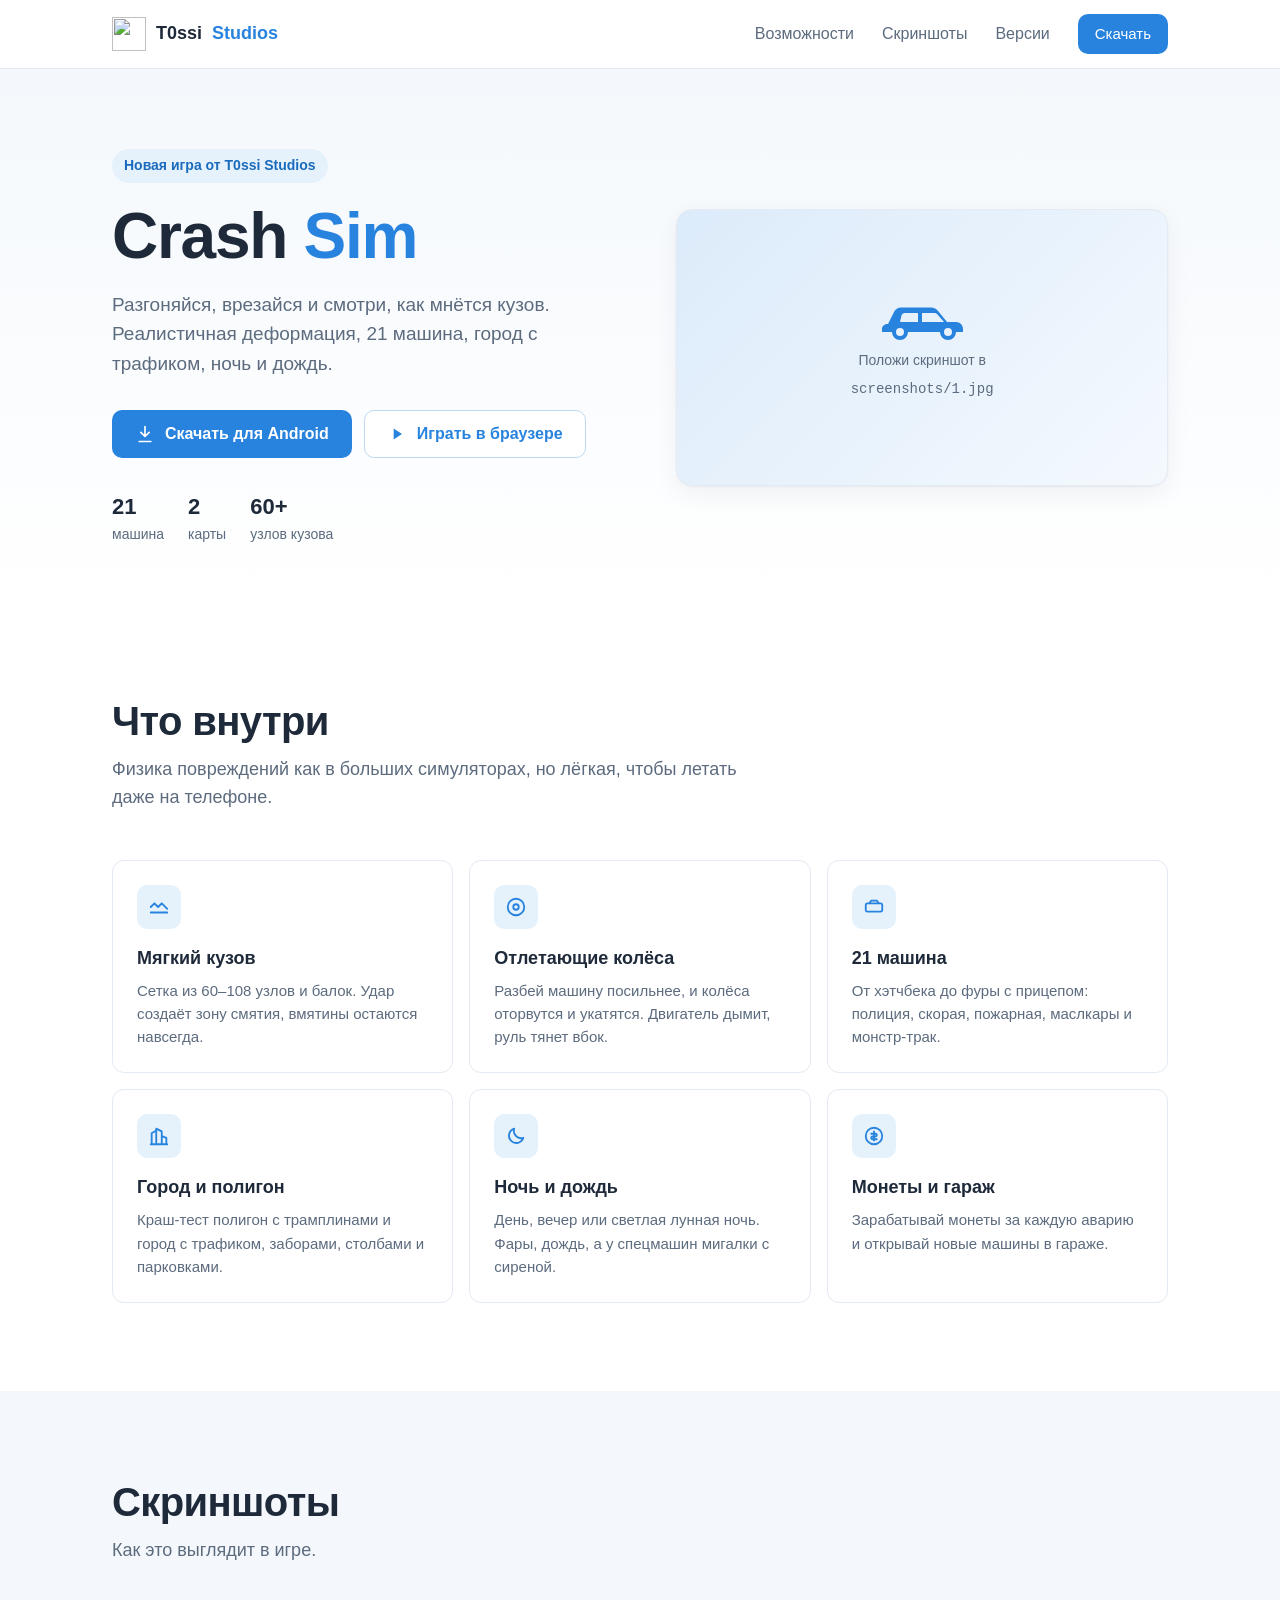
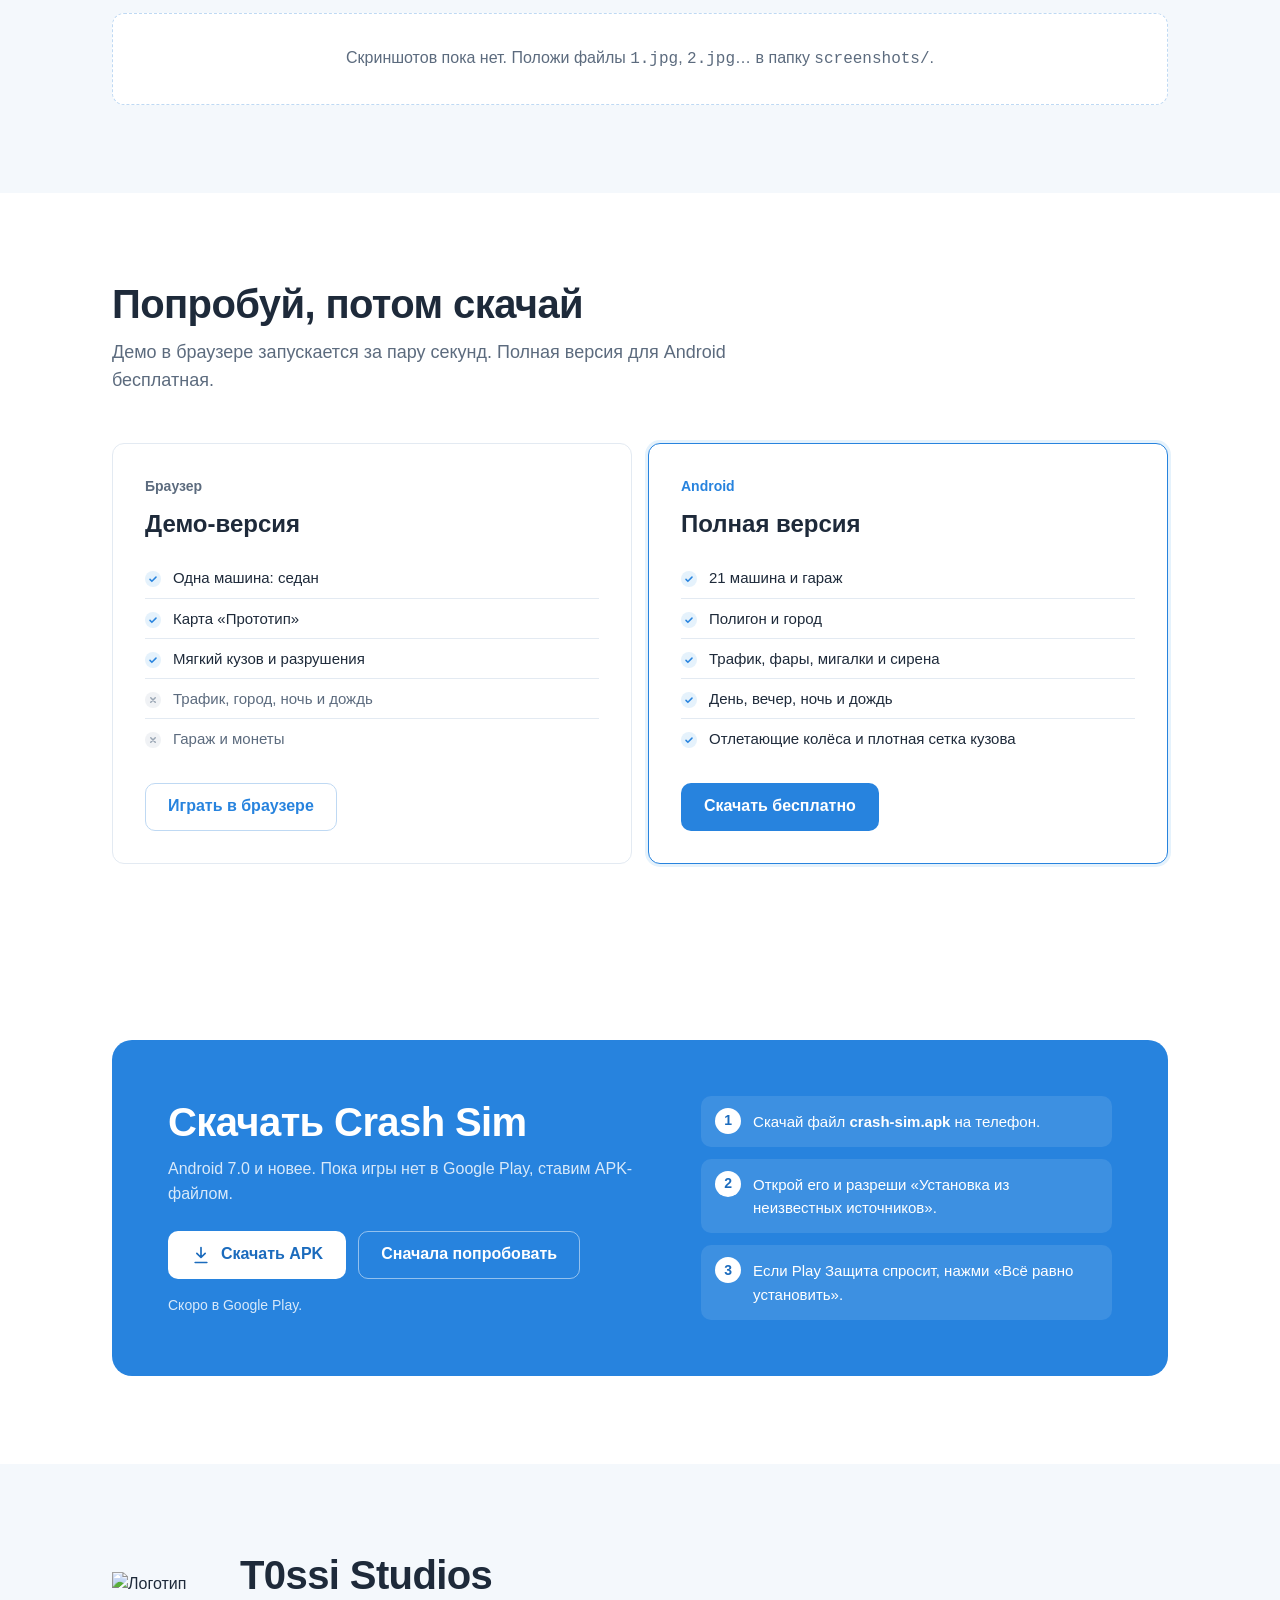
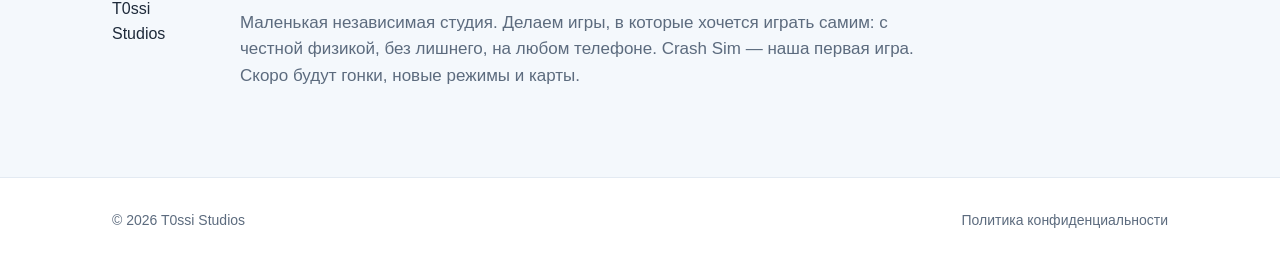
==== index.html @ 16f8c835 "Add files via upload" ====
<!doctype html>
<html lang="ru">
<head>
<meta charset="utf-8">
<meta name="viewport" content="width=device-width,initial-scale=1">
<title>Crash Sim — T0ssi Studios</title>
<meta name="description" content="Crash Sim — мобильный симулятор краш-тестов с мягким кузовом от T0ssi Studios. Скачай для Android или попробуй прямо в браузере.">
<link rel="icon" href="favicon.svg" type="image/svg+xml">
<link rel="stylesheet" href="style.css">
</head>
<body>

<header class="nav">
  <div class="wrap">
    <a class="brand" href="#top"><img src="assets/logo.svg" alt="">T0ssi <span>Studios</span></a>
    <nav class="links" aria-label="Разделы">
      <a href="#features">Возможности</a>
      <a href="#screens">Скриншоты</a>
      <a href="#versions">Версии</a>
      <a class="btn btn-primary btn-sm" href="#download">Скачать</a>
    </nav>
  </div>
</header>

<main id="top">
  <section class="hero">
    <div class="wrap">
      <div>
        <span class="eyebrow">Новая игра от T0ssi Studios</span>
        <h1>Crash <em>Sim</em></h1>
        <p class="lead">Разгоняйся, врезайся и смотри, как мнётся кузов. Реалистичная деформация, 21 машина, город с трафиком, ночь и дождь.</p>
        <div class="cta">
          <a class="btn btn-primary" href="#download">
            <svg viewBox="0 0 24 24" fill="none" stroke="currentColor" stroke-width="2" stroke-linecap="round" stroke-linejoin="round" aria-hidden="true"><path d="M12 3v12m0 0l-5-5m5 5l5-5M5 21h14"/></svg>
            Скачать для Android
          </a>
          <a class="btn btn-ghost" href="play/index.html">
            <svg viewBox="0 0 24 24" fill="currentColor" aria-hidden="true"><path d="M8 5.5v13l10-6.5z"/></svg>
            Играть в браузере
          </a>
        </div>
        <div class="meta">
          <div><b>21</b>машина</div>
          <div><b>2</b>карты</div>
          <div><b>60+</b>узлов кузова</div>
        </div>
      </div>
      <div class="shot-main" id="heroShot">
        <div class="ph">
          <svg viewBox="0 0 96 48" fill="currentColor" aria-hidden="true"><path d="M14 30l6-12c1.5-3 4-4.5 7-4.5h30c3 0 5.5 1.5 7.5 4l8.5 10.5H82c4 0 7 3 7 7V38h-7a8 8 0 0 1-16 0H34a8 8 0 0 1-16 0H8v-3c0-3 2.5-5 6-5zm12-2h18V19H31c-1.5 0-2.7.8-3.4 2zm22 0h22l-6.5-7.5c-.8-1-2-1.5-3.3-1.5H48zM26 42a4 4 0 1 0 0-8 4 4 0 0 0 0 8zm48 0a4 4 0 1 0 0-8 4 4 0 0 0 0 8z"/></svg>
          Положи скриншот в <code>screenshots/1.jpg</code>
        </div>
      </div>
    </div>
  </section>

  <section id="features">
    <div class="wrap">
      <div class="sec-head">
        <h2>Что внутри</h2>
        <p>Физика повреждений как в больших симуляторах, но лёгкая, чтобы летать даже на телефоне.</p>
      </div>
      <div class="features">
        <div class="card"><div class="ic"><svg viewBox="0 0 24 24" fill="none" stroke="currentColor" stroke-width="2" stroke-linecap="round" stroke-linejoin="round"><path d="M3 12l4-4 4 4 4-4 6 6M3 18h18"/></svg></div><h3>Мягкий кузов</h3><p>Сетка из 60–108 узлов и балок. Удар создаёт зону смятия, вмятины остаются навсегда.</p></div>
        <div class="card"><div class="ic"><svg viewBox="0 0 24 24" fill="none" stroke="currentColor" stroke-width="2" stroke-linecap="round" stroke-linejoin="round"><circle cx="12" cy="12" r="9"/><circle cx="12" cy="12" r="3"/></svg></div><h3>Отлетающие колёса</h3><p>Разбей машину посильнее, и колёса оторвутся и укатятся. Двигатель дымит, руль тянет вбок.</p></div>
        <div class="card"><div class="ic"><svg viewBox="0 0 24 24" fill="none" stroke="currentColor" stroke-width="2" stroke-linecap="round" stroke-linejoin="round"><rect x="3" y="8" width="18" height="9" rx="2"/><path d="M7 8l2-3h6l2 3"/></svg></div><h3>21 машина</h3><p>От хэтчбека до фуры с прицепом: полиция, скорая, пожарная, маслкары и монстр-трак.</p></div>
        <div class="card"><div class="ic"><svg viewBox="0 0 24 24" fill="none" stroke="currentColor" stroke-width="2" stroke-linecap="round" stroke-linejoin="round"><path d="M4 21V9l5-3v15M9 21V4l6 3v14M15 21v-9l5 2v7M3 21h18"/></svg></div><h3>Город и полигон</h3><p>Краш-тест полигон с трамплинами и город с трафиком, заборами, столбами и парковками.</p></div>
        <div class="card"><div class="ic"><svg viewBox="0 0 24 24" fill="none" stroke="currentColor" stroke-width="2" stroke-linecap="round" stroke-linejoin="round"><path d="M20 14A8 8 0 0 1 10 4a8 8 0 1 0 10 10z"/></svg></div><h3>Ночь и дождь</h3><p>День, вечер или светлая лунная ночь. Фары, дождь, а у спецмашин мигалки с сиреной.</p></div>
        <div class="card"><div class="ic"><svg viewBox="0 0 24 24" fill="none" stroke="currentColor" stroke-width="2" stroke-linecap="round" stroke-linejoin="round"><circle cx="12" cy="12" r="9"/><path d="M12 7v10M9 9.5h4.5a1.5 1.5 0 0 1 0 3h-3a1.5 1.5 0 0 0 0 3H15"/></svg></div><h3>Монеты и гараж</h3><p>Зарабатывай монеты за каждую аварию и открывай новые машины в гараже.</p></div>
      </div>
    </div>
  </section>

  <section id="screens" class="alt">
    <div class="wrap">
      <div class="sec-head">
        <h2>Скриншоты</h2>
        <p>Как это выглядит в игре.</p>
      </div>
      <div class="gallery" id="gallery"></div>
      <div class="empty" id="galleryEmpty" hidden>Скриншотов пока нет. Положи файлы <code>1.jpg</code>, <code>2.jpg</code>… в папку <code>screenshots/</code>.</div>
    </div>
  </section>

  <section id="versions">
    <div class="wrap">
      <div class="sec-head">
        <h2>Попробуй, потом скачай</h2>
        <p>Демо в браузере запускается за пару секунд. Полная версия для Android бесплатная.</p>
      </div>
      <div class="compare">
        <div class="plan">
          <div class="tag">Браузер</div>
          <h3>Демо-версия</h3>
          <ul>
            <li>Одна машина: седан</li>
            <li>Карта «Прототип»</li>
            <li>Мягкий кузов и разрушения</li>
            <li class="no">Трафик, город, ночь и дождь</li>
            <li class="no">Гараж и монеты</li>
          </ul>
          <a class="btn btn-ghost" href="play/index.html">Играть в браузере</a>
        </div>
        <div class="plan full">
          <div class="tag">Android</div>
          <h3>Полная версия</h3>
          <ul>
            <li>21 машина и гараж</li>
            <li>Полигон и город</li>
            <li>Трафик, фары, мигалки и сирена</li>
            <li>День, вечер, ночь и дождь</li>
            <li>Отлетающие колёса и плотная сетка кузова</li>
          </ul>
          <a class="btn btn-primary" href="#download">Скачать бесплатно</a>
        </div>
      </div>
    </div>
  </section>

  <section id="download">
    <div class="wrap">
      <div class="download">
        <div>
          <h2>Скачать Crash Sim</h2>
          <p>Android 7.0 и новее. Пока игры нет в Google Play, ставим APK-файлом.</p>
          <div class="cta" style="margin-top:24px">
            <a class="btn btn-primary" href="downloads/crash-sim.apk" download>
              <svg viewBox="0 0 24 24" fill="none" stroke="currentColor" stroke-width="2" stroke-linecap="round" stroke-linejoin="round" aria-hidden="true"><path d="M12 3v12m0 0l-5-5m5 5l5-5M5 21h14"/></svg>
              Скачать APK
            </a>
            <a class="btn btn-ghost" href="play/index.html">Сначала попробовать</a>
          </div>
          <p class="small">Скоро в Google Play.</p>
        </div>
        <ol class="steps">
          <li>Скачай файл <b>crash-sim.apk</b> на телефон.</li>
          <li>Открой его и разреши «Установка из неизвестных источников».</li>
          <li>Если Play Защита спросит, нажми «Всё равно установить».</li>
        </ol>
      </div>
    </div>
  </section>

  <section class="alt">
    <div class="wrap">
      <div class="studio">
        <img src="assets/logo.svg" alt="Логотип T0ssi Studios">
        <div>
          <h2>T0ssi Studios</h2>
          <p>Маленькая независимая студия. Делаем игры, в которые хочется играть самим: с честной физикой, без лишнего, на любом телефоне. Crash Sim — наша первая игра. Скоро будут гонки, новые режимы и карты.</p>
        </div>
      </div>
    </div>
  </section>
</main>

<footer>
  <div class="wrap">
    <span>© <span id="year">2026</span> T0ssi Studios</span>
    <span><a href="privacy.html">Политика конфиденциальности</a></span>
  </div>
</footer>

<div class="lightbox" id="lightbox" role="dialog" aria-label="Скриншот"><img alt=""></div>

<script src="main.js"></script>
</body>
</html>
---- style.css ----
:root{
  --text:#1E2A3A; --muted:#5C6B7E; --bg:#FFFFFF; --soft:#F4F8FC; --soft2:#E9F2FB;
  --line:#E3EAF2; --blue:#2783DE; --blue-d:#1B6BBD; --blue-l:#E5F2FC; --radius:12px;
  --shadow:0 1px 2px rgba(16,42,80,.05),0 8px 24px rgba(16,42,80,.06);
}
*{box-sizing:border-box;margin:0;padding:0}
html{scroll-behavior:smooth}
@media (prefers-reduced-motion:reduce){html{scroll-behavior:auto}*{transition:none!important;animation:none!important}}
body{font:16px/1.55 -apple-system,BlinkMacSystemFont,"Segoe UI",Roboto,"Helvetica Neue",Arial,sans-serif;color:var(--text);background:var(--bg)}
a{color:var(--blue);text-decoration:none}
img{max-width:100%;display:block}
.wrap{max-width:1120px;margin:0 auto;padding:0 32px}
@media (max-width:640px){.wrap{padding:0 20px}}
:focus-visible{outline:3px solid var(--blue);outline-offset:2px;border-radius:6px}

/* nav */
.nav{position:sticky;top:0;z-index:10;background:rgba(255,255,255,.88);backdrop-filter:blur(10px);border-bottom:1px solid var(--line)}
.nav .wrap{display:flex;align-items:center;justify-content:space-between;height:68px}
.brand{display:flex;align-items:center;gap:10px;font-weight:700;font-size:18px;color:var(--text)}
.brand img{width:34px;height:34px}
.brand span{color:var(--blue)}
.links{display:flex;gap:28px;align-items:center}
.links a{color:var(--muted);font-weight:500}
.links a:hover{color:var(--text)}
.links a.btn-primary,.links a.btn-primary:hover{color:#fff}
@media (max-width:760px){.links a:not(.btn){display:none}}

/* buttons */
.btn{display:inline-flex;align-items:center;justify-content:center;gap:10px;min-height:48px;padding:0 22px;border-radius:10px;font-weight:600;font-size:16px;border:1px solid transparent;transition:background .15s,transform .15s,border-color .15s;cursor:pointer}
.btn:hover{transform:translateY(-1px)}
.btn-primary{background:var(--blue);color:#fff}
.btn-primary:hover{background:var(--blue-d)}
.btn-ghost{background:#fff;color:var(--blue);border-color:#BFD9F3}
.btn-ghost:hover{background:var(--blue-l)}
.btn-sm{min-height:40px;padding:0 16px;font-size:15px}
.btn svg{width:20px;height:20px}

/* hero */
.hero{background:linear-gradient(180deg,var(--soft) 0%,#fff 100%);padding:80px 0 64px;overflow:hidden}
.hero .wrap{display:grid;grid-template-columns:1.05fr 1fr;gap:48px;align-items:center}
@media (max-width:900px){.hero .wrap{grid-template-columns:1fr}.hero{padding:48px 0}}
.eyebrow{display:inline-block;background:var(--blue-l);color:var(--blue-d);font-weight:600;font-size:14px;padding:6px 12px;border-radius:999px;margin-bottom:20px}
h1{font-size:clamp(40px,6vw,64px);line-height:1.05;letter-spacing:-.02em;margin-bottom:20px}
h1 em{font-style:normal;color:var(--blue)}
.lead{font-size:19px;color:var(--muted);max-width:520px;margin-bottom:32px}
.cta{display:flex;gap:12px;flex-wrap:wrap}
.meta{display:flex;gap:24px;margin-top:32px;color:var(--muted);font-size:14px;flex-wrap:wrap}
.meta b{display:block;color:var(--text);font-size:22px}
.shot-main{position:relative;aspect-ratio:16/9;border-radius:16px;background:linear-gradient(135deg,#DCEBFA,#F4F9FE);border:1px solid var(--line);box-shadow:var(--shadow);overflow:hidden;display:grid;place-items:center}
.shot-main img{width:100%;height:100%;object-fit:cover;position:absolute;inset:0}
.shot-main .ph{text-align:center;color:var(--muted);font-size:14px}
.shot-main .ph{display:flex;flex-direction:column;align-items:center;gap:8px;padding:16px}
.shot-main .ph svg{width:96px;display:block;color:var(--blue)}

/* sections */
section{padding:88px 0}
@media (max-width:640px){section{padding:56px 0}}
.sec-head{max-width:640px;margin-bottom:48px}
h2{font-size:clamp(28px,4vw,40px);line-height:1.15;letter-spacing:-.015em;margin-bottom:12px}
.sec-head p{color:var(--muted);font-size:18px}
.alt{background:var(--soft)}

.features{display:grid;grid-template-columns:repeat(3,1fr);gap:16px}
@media (max-width:900px){.features{grid-template-columns:repeat(2,1fr)}}
@media (max-width:560px){.features{grid-template-columns:1fr}}
.card{background:#fff;border:1px solid var(--line);border-radius:var(--radius);padding:24px}
.card .ic{width:44px;height:44px;border-radius:10px;background:var(--blue-l);color:var(--blue);display:grid;place-items:center;margin-bottom:16px}
.card .ic svg{width:22px;height:22px}
.card h3{font-size:18px;margin-bottom:6px}
.card p{color:var(--muted);font-size:15px}

.gallery{display:grid;grid-template-columns:repeat(3,1fr);gap:16px}
@media (max-width:900px){.gallery{grid-template-columns:repeat(2,1fr)}}
@media (max-width:560px){.gallery{grid-template-columns:1fr}}
.gallery button{border:1px solid var(--line);border-radius:var(--radius);overflow:hidden;background:var(--soft2);aspect-ratio:16/9;cursor:zoom-in;padding:0}
.gallery img{width:100%;height:100%;object-fit:cover;transition:transform .3s}
.gallery button:hover img{transform:scale(1.03)}
.empty{border:1px dashed #BFD9F3;border-radius:var(--radius);padding:32px;text-align:center;color:var(--muted);background:#fff}
.lightbox{position:fixed;inset:0;background:rgba(10,20,35,.85);display:none;place-items:center;z-index:50;padding:24px}
.lightbox.open{display:grid}
.lightbox img{max-height:90vh;border-radius:10px}

.compare{display:grid;grid-template-columns:1fr 1fr;gap:16px}
@media (max-width:760px){.compare{grid-template-columns:1fr}}
.plan{border:1px solid var(--line);border-radius:var(--radius);padding:32px;background:#fff}
.plan.full{border-color:var(--blue);box-shadow:0 0 0 3px var(--blue-l)}
.plan .tag{font-size:14px;font-weight:600;color:var(--muted);margin-bottom:8px}
.plan.full .tag{color:var(--blue)}
.plan h3{font-size:24px;margin-bottom:16px}
.plan ul{list-style:none;margin-bottom:24px}
.plan li{padding:8px 0 8px 28px;position:relative;border-top:1px solid var(--line);font-size:15px}
.plan li:first-child{border-top:0}
.plan li::before{content:"";position:absolute;left:0;top:13px;width:16px;height:16px;border-radius:50%;background:var(--blue-l) url("data:image/svg+xml,%3Csvg xmlns='http://www.w3.org/2000/svg' viewBox='0 0 16 16'%3E%3Cpath d='M4 8.5l2.5 2.5L12 5.5' fill='none' stroke='%232783DE' stroke-width='2' stroke-linecap='round'/%3E%3C/svg%3E") center/12px no-repeat}
.plan li.no{color:var(--muted)}
.plan li.no::before{background:#F0F2F5 url("data:image/svg+xml,%3Csvg xmlns='http://www.w3.org/2000/svg' viewBox='0 0 16 16'%3E%3Cpath d='M5 5l6 6M11 5l-6 6' stroke='%239AA6B4' stroke-width='2' stroke-linecap='round'/%3E%3C/svg%3E") center/12px no-repeat}

.download{background:var(--blue);color:#fff;border-radius:20px;padding:56px;display:grid;grid-template-columns:1.2fr 1fr;gap:40px;align-items:center}
@media (max-width:860px){.download{grid-template-columns:1fr;padding:32px}}
.download h2{color:#fff}
.download p{color:#D8E9FA}
.download .btn-primary{background:#fff;color:var(--blue-d)}
.download .btn-primary:hover{background:var(--blue-l)}
.download .btn-ghost{background:transparent;color:#fff;border-color:rgba(255,255,255,.5)}
.download .btn-ghost:hover{background:rgba(255,255,255,.1)}
.steps{list-style:none;counter-reset:s;display:grid;gap:12px}
.steps li{counter-increment:s;background:rgba(255,255,255,.1);border-radius:10px;padding:14px 16px 14px 52px;position:relative;font-size:15px}
.steps li::before{content:counter(s);position:absolute;left:14px;top:12px;width:26px;height:26px;border-radius:50%;background:#fff;color:var(--blue-d);font-weight:700;display:grid;place-items:center;font-size:14px}
.small{font-size:14px;color:#CFE3F8;margin-top:16px}

.studio{display:grid;grid-template-columns:auto 1fr;gap:32px;align-items:center;max-width:820px}
.studio img{width:96px;height:96px}
@media (max-width:560px){.studio{grid-template-columns:1fr}}
.studio p{color:var(--muted);font-size:17px}

footer{border-top:1px solid var(--line);padding:32px 0;color:var(--muted);font-size:14px}
footer .wrap{display:flex;justify-content:space-between;gap:16px;flex-wrap:wrap}
footer a{color:var(--muted)}
footer a:hover{color:var(--blue)}

/* legal page */
.doc{max-width:760px;margin:0 auto;padding:64px 32px}
.doc h1{font-size:40px}
.doc h2{font-size:22px;margin:32px 0 8px}
.doc p,.doc li{color:#3B4859;margin-bottom:10px}
.doc ul{padding-left:20px}
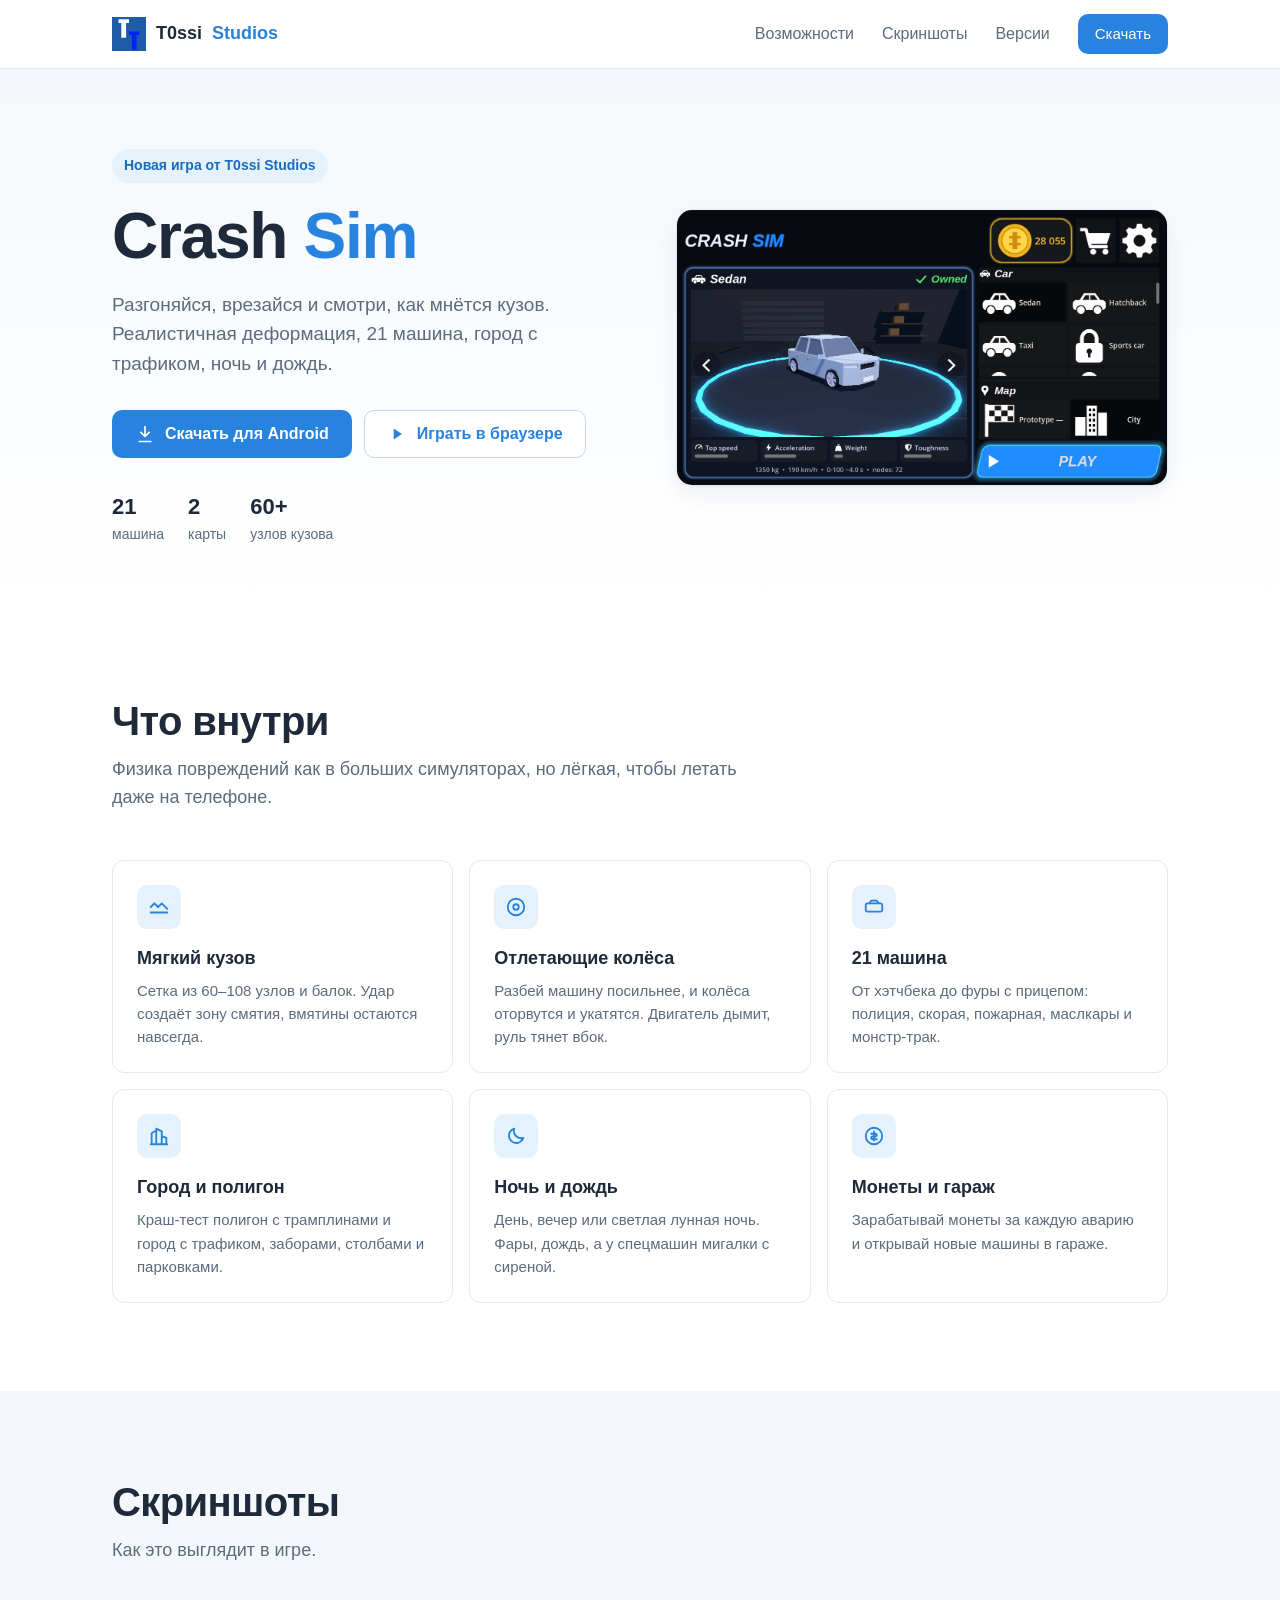
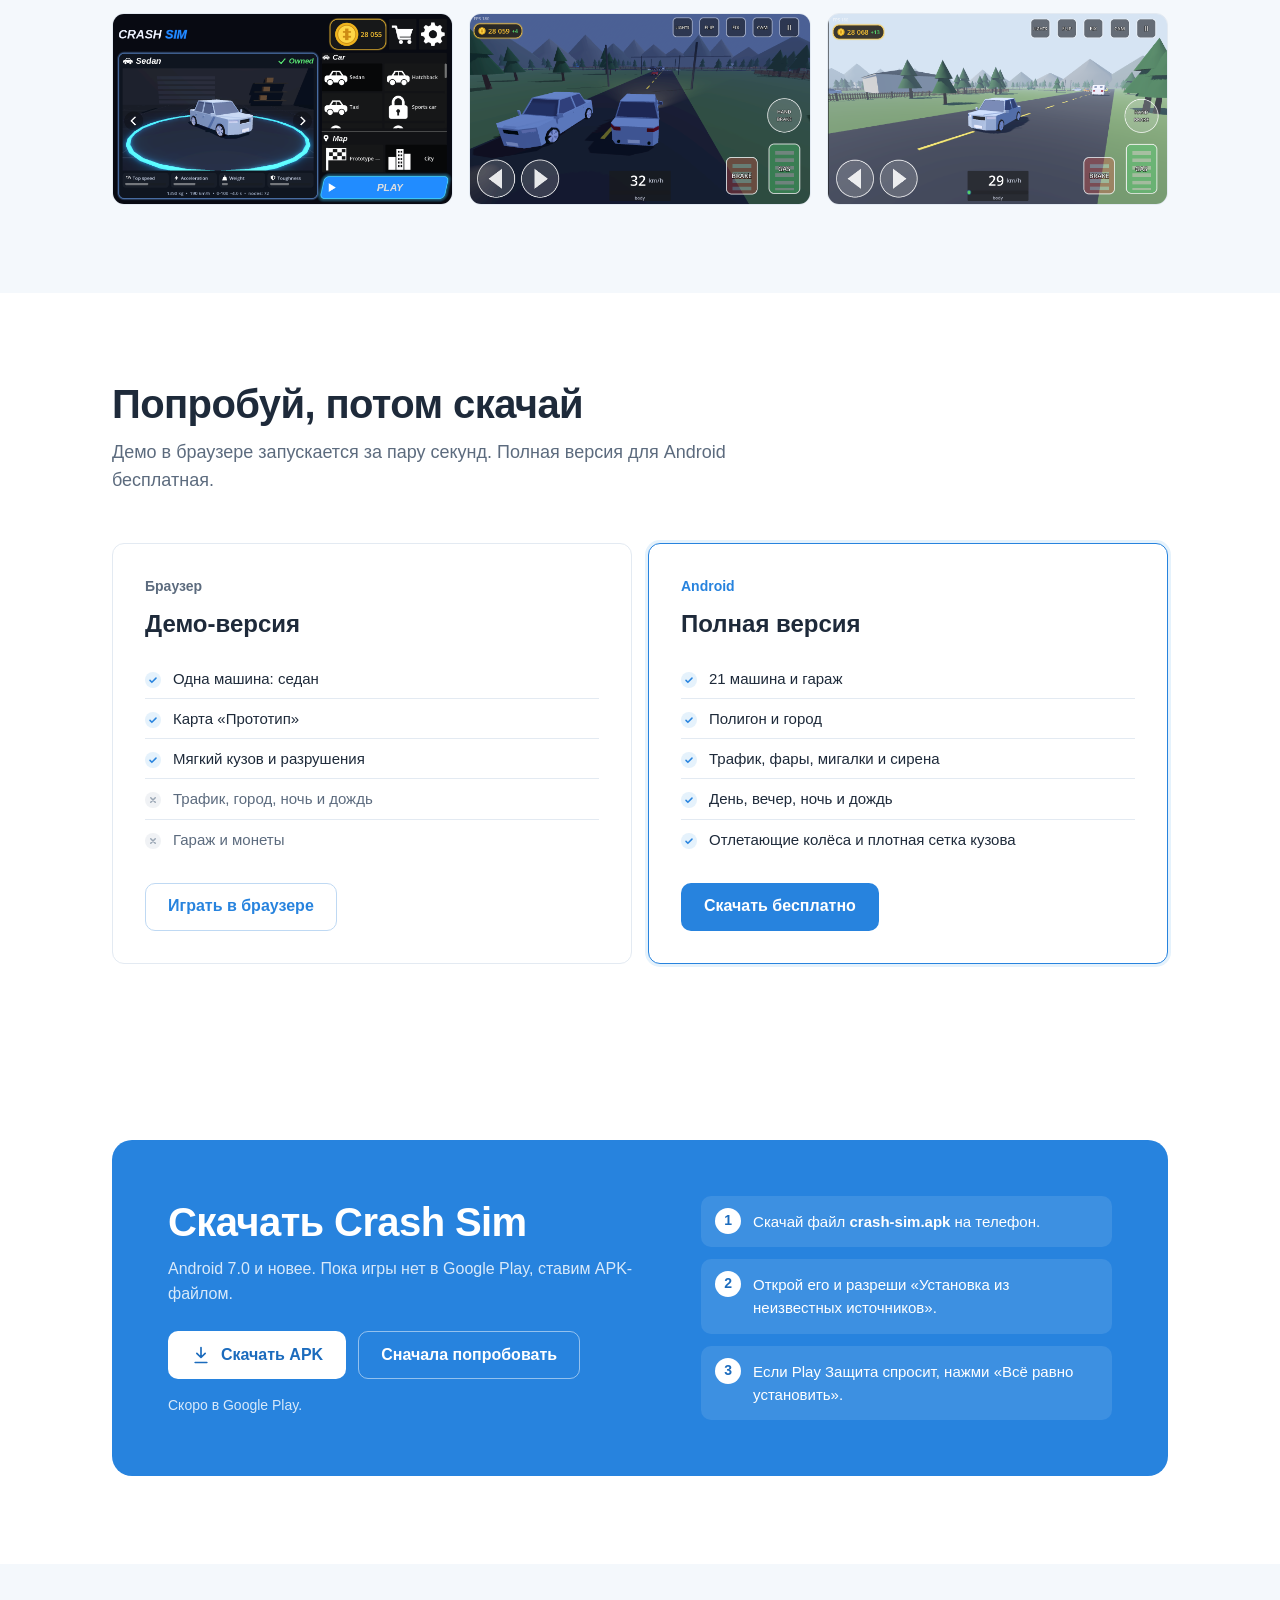
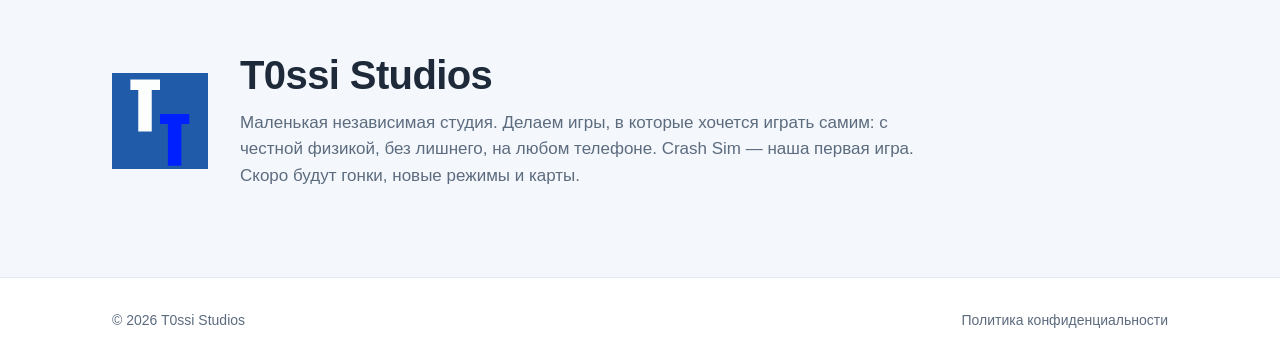
==== commit e2a2a063: "Update download link for APK in index.html" ====
--- a/index.html
+++ b/index.html
@@ -128,7 +128,7 @@
               <svg viewBox="0 0 24 24" fill="none" stroke="currentColor" stroke-width="2" stroke-linecap="round" stroke-linejoin="round" aria-hidden="true"><path d="M12 3v12m0 0l-5-5m5 5l5-5M5 21h14"/></svg>
               Скачать APK
             </a>
-            <a class="btn btn-ghost" href="play/index.html">Сначала попробовать</a>
+            <a class="btn btn-ghost" href="https://github.com/fixsa/Crash-Sim/releases/latest/download/crash-sim.apk">Сначала попробовать</a>
           </div>
           <p class="small">Скоро в Google Play.</p>
         </div>
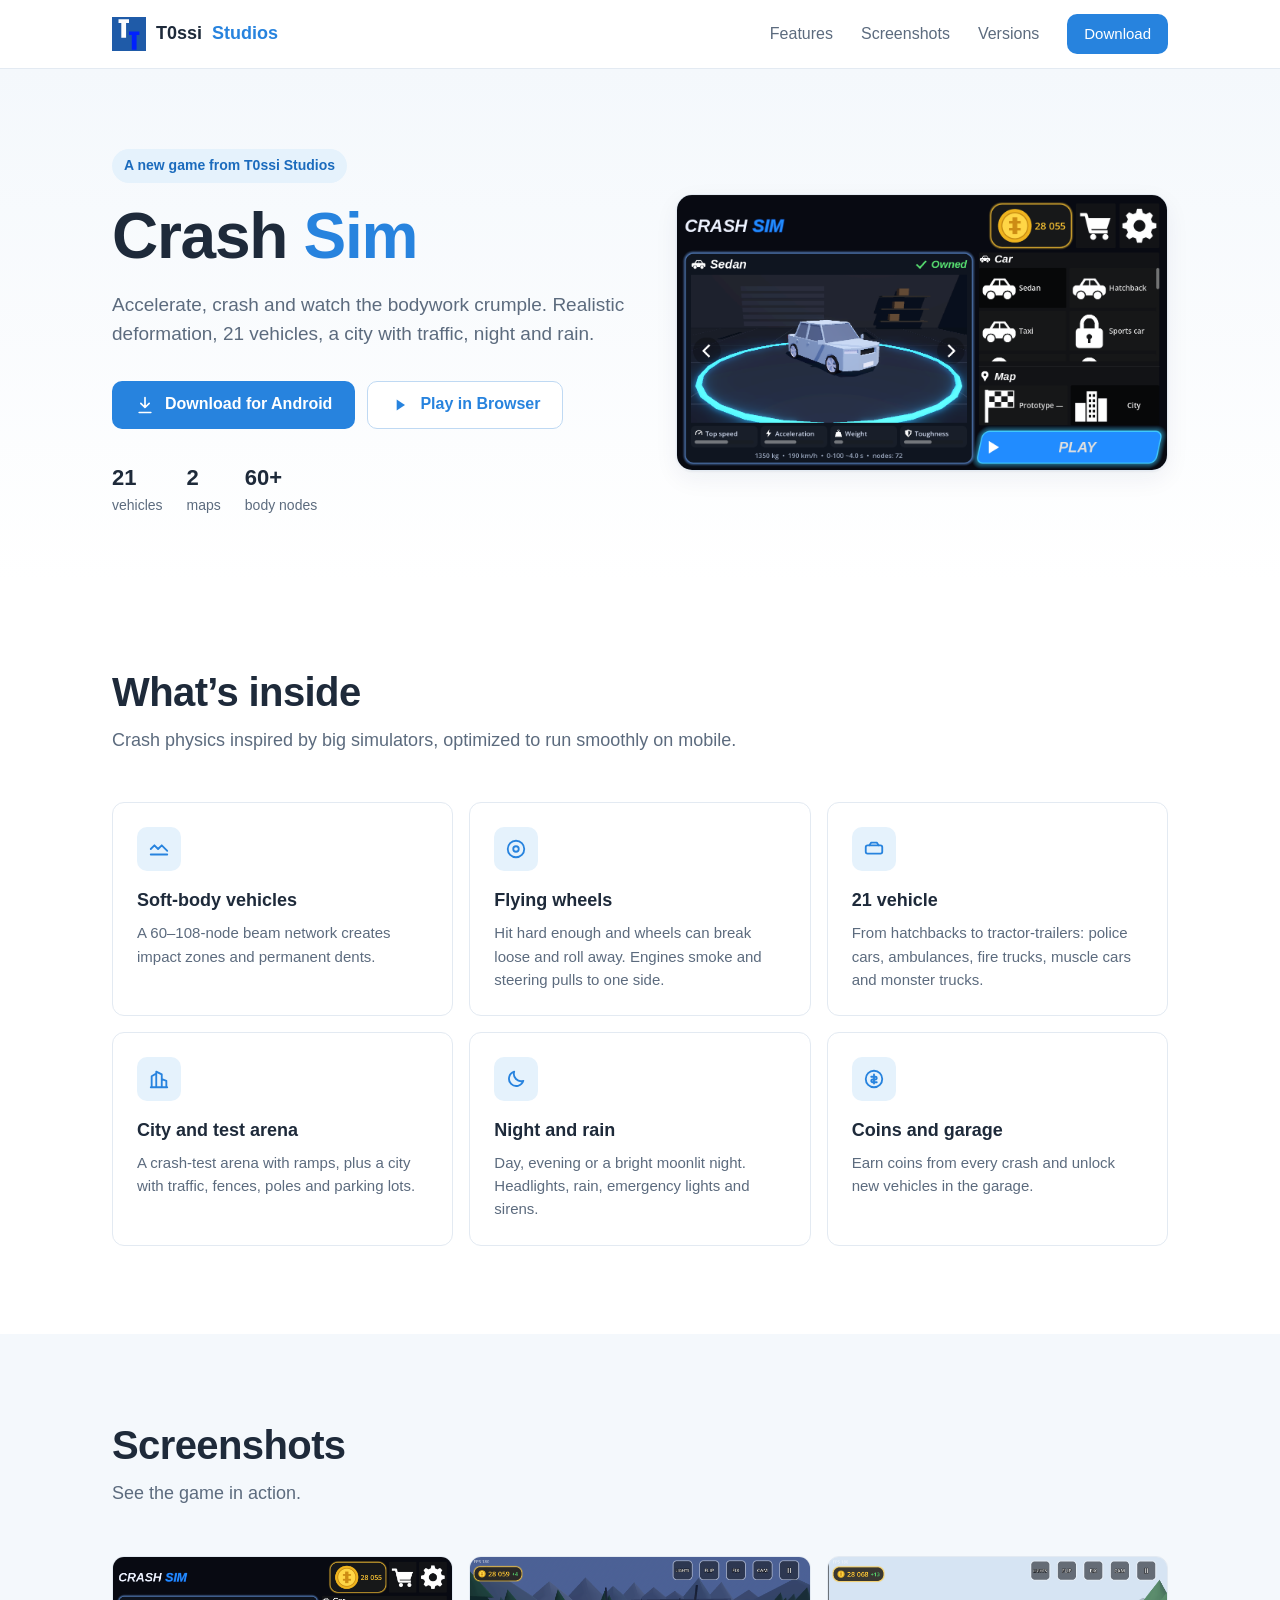
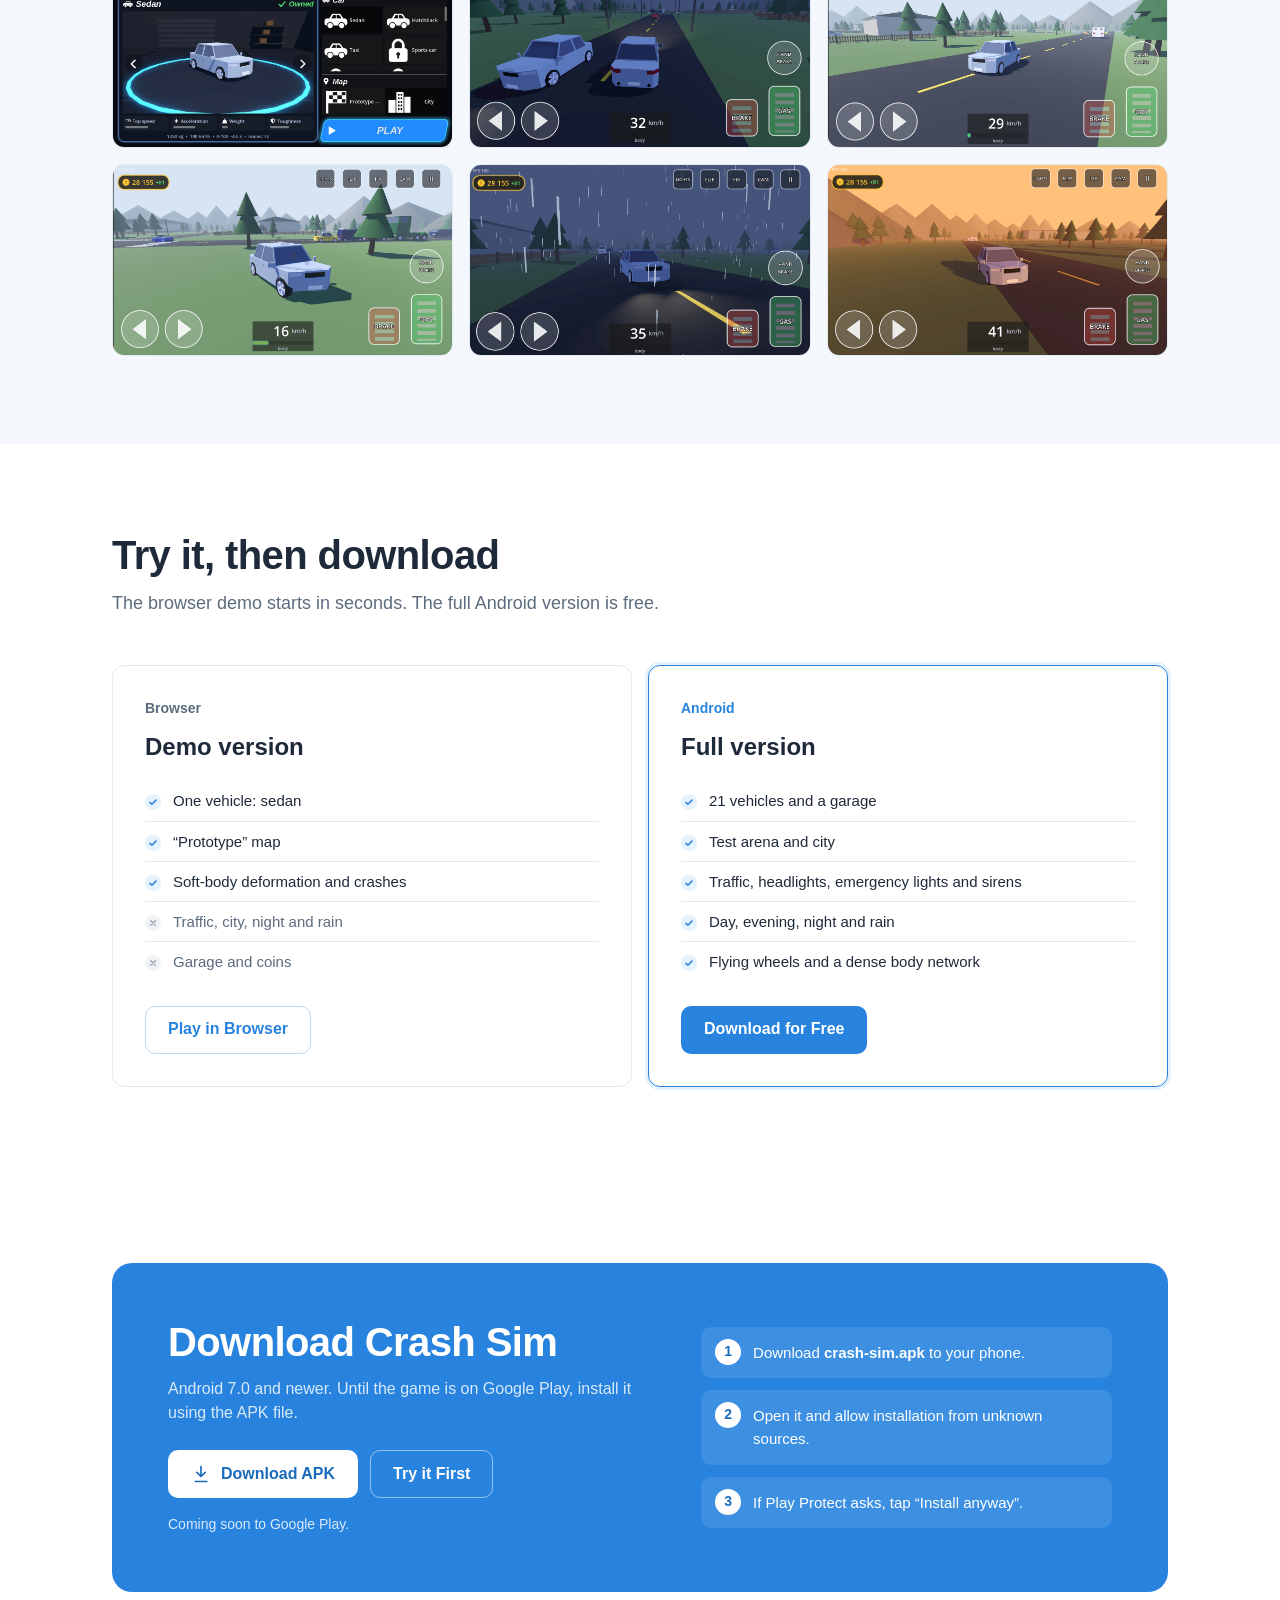
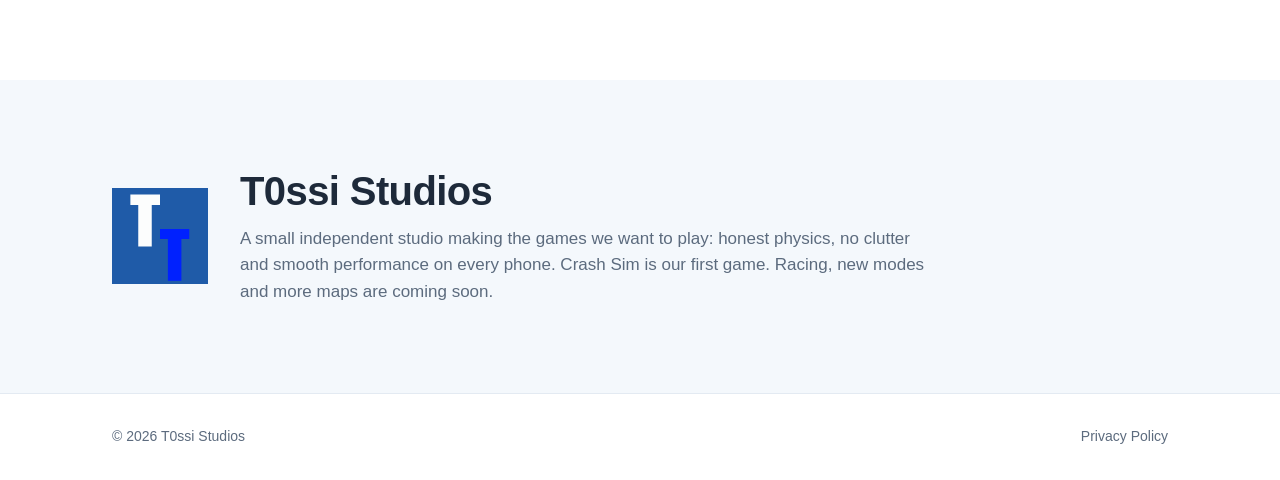
==== commit a839771e: "Translate Russian text to English in index.html" ====
--- a/index.html
+++ b/index.html
@@ -1,10 +1,10 @@
 <!doctype html>
-<html lang="ru">
+<html lang="en">
 <head>
 <meta charset="utf-8">
 <meta name="viewport" content="width=device-width,initial-scale=1">
 <title>Crash Sim — T0ssi Studios</title>
-<meta name="description" content="Crash Sim — мобильный симулятор краш-тестов с мягким кузовом от T0ssi Studios. Скачай для Android или попробуй прямо в браузере.">
+<meta name="description" content="Crash Sim — a mobile crash-test simulator with soft-body vehicles by T0ssi Studios. Download for Android or play in your browser.">
 <link rel="icon" href="favicon.svg" type="image/svg+xml">
 <link rel="stylesheet" href="style.css">
 </head>
@@ -13,11 +13,11 @@
 <header class="nav">
   <div class="wrap">
     <a class="brand" href="#top"><img src="assets/logo.svg" alt="">T0ssi <span>Studios</span></a>
-    <nav class="links" aria-label="Разделы">
-      <a href="#features">Возможности</a>
-      <a href="#screens">Скриншоты</a>
-      <a href="#versions">Версии</a>
-      <a class="btn btn-primary btn-sm" href="#download">Скачать</a>
+    <nav class="links" aria-label="Sections">
+      <a href="#features">Features</a>
+      <a href="#screens">Screenshots</a>
+      <a href="#versions">Versions</a>
+      <a class="btn btn-primary btn-sm" href="#download">Download</a>
     </nav>
   </div>
 </header>
@@ -26,29 +26,29 @@
   <section class="hero">
     <div class="wrap">
       <div>
-        <span class="eyebrow">Новая игра от T0ssi Studios</span>
+        <span class="eyebrow">A new game from T0ssi Studios</span>
         <h1>Crash <em>Sim</em></h1>
-        <p class="lead">Разгоняйся, врезайся и смотри, как мнётся кузов. Реалистичная деформация, 21 машина, город с трафиком, ночь и дождь.</p>
+        <p class="lead">Accelerate, crash and watch the bodywork crumple. Realistic deformation, 21 vehicles, a city with traffic, night and rain.</p>
         <div class="cta">
           <a class="btn btn-primary" href="#download">
             <svg viewBox="0 0 24 24" fill="none" stroke="currentColor" stroke-width="2" stroke-linecap="round" stroke-linejoin="round" aria-hidden="true"><path d="M12 3v12m0 0l-5-5m5 5l5-5M5 21h14"/></svg>
-            Скачать для Android
+            Download for Android
           </a>
           <a class="btn btn-ghost" href="play/index.html">
             <svg viewBox="0 0 24 24" fill="currentColor" aria-hidden="true"><path d="M8 5.5v13l10-6.5z"/></svg>
-            Играть в браузере
+            Play in Browser
           </a>
         </div>
         <div class="meta">
-          <div><b>21</b>машина</div>
-          <div><b>2</b>карты</div>
-          <div><b>60+</b>узлов кузова</div>
+          <div><b>21</b>vehicles</div>
+          <div><b>2</b>maps</div>
+          <div><b>60+</b>body nodes</div>
         </div>
       </div>
       <div class="shot-main" id="heroShot">
         <div class="ph">
           <svg viewBox="0 0 96 48" fill="currentColor" aria-hidden="true"><path d="M14 30l6-12c1.5-3 4-4.5 7-4.5h30c3 0 5.5 1.5 7.5 4l8.5 10.5H82c4 0 7 3 7 7V38h-7a8 8 0 0 1-16 0H34a8 8 0 0 1-16 0H8v-3c0-3 2.5-5 6-5zm12-2h18V19H31c-1.5 0-2.7.8-3.4 2zm22 0h22l-6.5-7.5c-.8-1-2-1.5-3.3-1.5H48zM26 42a4 4 0 1 0 0-8 4 4 0 0 0 0 8zm48 0a4 4 0 1 0 0-8 4 4 0 0 0 0 8z"/></svg>
-          Положи скриншот в <code>screenshots/1.jpg</code>
+          Add a screenshot at <code>screenshots/1.jpg</code>
         </div>
       </div>
     </div>
@@ -57,16 +57,16 @@
   <section id="features">
     <div class="wrap">
       <div class="sec-head">
-        <h2>Что внутри</h2>
-        <p>Физика повреждений как в больших симуляторах, но лёгкая, чтобы летать даже на телефоне.</p>
+        <h2>What’s inside</h2>
+        <p>Crash physics inspired by big simulators, optimized to run smoothly on mobile.</p>
       </div>
       <div class="features">
-        <div class="card"><div class="ic"><svg viewBox="0 0 24 24" fill="none" stroke="currentColor" stroke-width="2" stroke-linecap="round" stroke-linejoin="round"><path d="M3 12l4-4 4 4 4-4 6 6M3 18h18"/></svg></div><h3>Мягкий кузов</h3><p>Сетка из 60–108 узлов и балок. Удар создаёт зону смятия, вмятины остаются навсегда.</p></div>
-        <div class="card"><div class="ic"><svg viewBox="0 0 24 24" fill="none" stroke="currentColor" stroke-width="2" stroke-linecap="round" stroke-linejoin="round"><circle cx="12" cy="12" r="9"/><circle cx="12" cy="12" r="3"/></svg></div><h3>Отлетающие колёса</h3><p>Разбей машину посильнее, и колёса оторвутся и укатятся. Двигатель дымит, руль тянет вбок.</p></div>
-        <div class="card"><div class="ic"><svg viewBox="0 0 24 24" fill="none" stroke="currentColor" stroke-width="2" stroke-linecap="round" stroke-linejoin="round"><rect x="3" y="8" width="18" height="9" rx="2"/><path d="M7 8l2-3h6l2 3"/></svg></div><h3>21 машина</h3><p>От хэтчбека до фуры с прицепом: полиция, скорая, пожарная, маслкары и монстр-трак.</p></div>
-        <div class="card"><div class="ic"><svg viewBox="0 0 24 24" fill="none" stroke="currentColor" stroke-width="2" stroke-linecap="round" stroke-linejoin="round"><path d="M4 21V9l5-3v15M9 21V4l6 3v14M15 21v-9l5 2v7M3 21h18"/></svg></div><h3>Город и полигон</h3><p>Краш-тест полигон с трамплинами и город с трафиком, заборами, столбами и парковками.</p></div>
-        <div class="card"><div class="ic"><svg viewBox="0 0 24 24" fill="none" stroke="currentColor" stroke-width="2" stroke-linecap="round" stroke-linejoin="round"><path d="M20 14A8 8 0 0 1 10 4a8 8 0 1 0 10 10z"/></svg></div><h3>Ночь и дождь</h3><p>День, вечер или светлая лунная ночь. Фары, дождь, а у спецмашин мигалки с сиреной.</p></div>
-        <div class="card"><div class="ic"><svg viewBox="0 0 24 24" fill="none" stroke="currentColor" stroke-width="2" stroke-linecap="round" stroke-linejoin="round"><circle cx="12" cy="12" r="9"/><path d="M12 7v10M9 9.5h4.5a1.5 1.5 0 0 1 0 3h-3a1.5 1.5 0 0 0 0 3H15"/></svg></div><h3>Монеты и гараж</h3><p>Зарабатывай монеты за каждую аварию и открывай новые машины в гараже.</p></div>
+        <div class="card"><div class="ic"><svg viewBox="0 0 24 24" fill="none" stroke="currentColor" stroke-width="2" stroke-linecap="round" stroke-linejoin="round"><path d="M3 12l4-4 4 4 4-4 6 6M3 18h18"/></svg></div><h3>Soft-body vehicles</h3><p>A 60–108-node beam network creates impact zones and permanent dents.</p></div>
+        <div class="card"><div class="ic"><svg viewBox="0 0 24 24" fill="none" stroke="currentColor" stroke-width="2" stroke-linecap="round" stroke-linejoin="round"><circle cx="12" cy="12" r="9"/><circle cx="12" cy="12" r="3"/></svg></div><h3>Flying wheels</h3><p>Hit hard enough and wheels can break loose and roll away. Engines smoke and steering pulls to one side.</p></div>
+        <div class="card"><div class="ic"><svg viewBox="0 0 24 24" fill="none" stroke="currentColor" stroke-width="2" stroke-linecap="round" stroke-linejoin="round"><rect x="3" y="8" width="18" height="9" rx="2"/><path d="M7 8l2-3h6l2 3"/></svg></div><h3>21 vehicle</h3><p>From hatchbacks to tractor-trailers: police cars, ambulances, fire trucks, muscle cars and monster trucks.</p></div>
+        <div class="card"><div class="ic"><svg viewBox="0 0 24 24" fill="none" stroke="currentColor" stroke-width="2" stroke-linecap="round" stroke-linejoin="round"><path d="M4 21V9l5-3v15M9 21V4l6 3v14M15 21v-9l5 2v7M3 21h18"/></svg></div><h3>City and test arena</h3><p>A crash-test arena with ramps, plus a city with traffic, fences, poles and parking lots.</p></div>
+        <div class="card"><div class="ic"><svg viewBox="0 0 24 24" fill="none" stroke="currentColor" stroke-width="2" stroke-linecap="round" stroke-linejoin="round"><path d="M20 14A8 8 0 0 1 10 4a8 8 0 1 0 10 10z"/></svg></div><h3>Night and rain</h3><p>Day, evening or a bright moonlit night. Headlights, rain, emergency lights and sirens.</p></div>
+        <div class="card"><div class="ic"><svg viewBox="0 0 24 24" fill="none" stroke="currentColor" stroke-width="2" stroke-linecap="round" stroke-linejoin="round"><circle cx="12" cy="12" r="9"/><path d="M12 7v10M9 9.5h4.5a1.5 1.5 0 0 1 0 3h-3a1.5 1.5 0 0 0 0 3H15"/></svg></div><h3>Coins and garage</h3><p>Earn coins from every crash and unlock new vehicles in the garage.</p></div>
       </div>
     </div>
   </section>
@@ -74,44 +74,44 @@
   <section id="screens" class="alt">
     <div class="wrap">
       <div class="sec-head">
-        <h2>Скриншоты</h2>
-        <p>Как это выглядит в игре.</p>
+        <h2>Screenshots</h2>
+        <p>See the game in action.</p>
       </div>
       <div class="gallery" id="gallery"></div>
-      <div class="empty" id="galleryEmpty" hidden>Скриншотов пока нет. Положи файлы <code>1.jpg</code>, <code>2.jpg</code>… в папку <code>screenshots/</code>.</div>
+      <div class="empty" id="galleryEmpty" hidden>No screenshots yet. Add <code>1.jpg</code>, <code>2.jpg</code>… to the <code>screenshots/</code> folder.</div>
     </div>
   </section>
 
   <section id="versions">
     <div class="wrap">
       <div class="sec-head">
-        <h2>Попробуй, потом скачай</h2>
-        <p>Демо в браузере запускается за пару секунд. Полная версия для Android бесплатная.</p>
+        <h2>Try it, then download</h2>
+        <p>The browser demo starts in seconds. The full Android version is free.</p>
       </div>
       <div class="compare">
         <div class="plan">
-          <div class="tag">Браузер</div>
-          <h3>Демо-версия</h3>
+          <div class="tag">Browser</div>
+          <h3>Demo version</h3>
           <ul>
-            <li>Одна машина: седан</li>
-            <li>Карта «Прототип»</li>
-            <li>Мягкий кузов и разрушения</li>
-            <li class="no">Трафик, город, ночь и дождь</li>
-            <li class="no">Гараж и монеты</li>
+            <li>One vehicle: sedan</li>
+            <li>“Prototype” map</li>
+            <li>Soft-body deformation and crashes</li>
+            <li class="no">Traffic, city, night and rain</li>
+            <li class="no">Garage and coins</li>
           </ul>
-          <a class="btn btn-ghost" href="play/index.html">Играть в браузере</a>
+          <a class="btn btn-ghost" href="play/index.html" >Play in Browser</a>
         </div>
         <div class="plan full">
           <div class="tag">Android</div>
-          <h3>Полная версия</h3>
+          <h3>Full version</h3>
           <ul>
-            <li>21 машина и гараж</li>
-            <li>Полигон и город</li>
-            <li>Трафик, фары, мигалки и сирена</li>
-            <li>День, вечер, ночь и дождь</li>
-            <li>Отлетающие колёса и плотная сетка кузова</li>
+            <li>21 vehicles and a garage</li>
+            <li>Test arena and city</li>
+            <li>Traffic, headlights, emergency lights and sirens</li>
+            <li>Day, evening, night and rain</li>
+            <li>Flying wheels and a dense body network</li>
           </ul>
-          <a class="btn btn-primary" href="#download">Скачать бесплатно</a>
+          <a class="btn btn-primary" href="#download">Download for Free</a>
         </div>
       </div>
     </div>
@@ -121,21 +121,21 @@
     <div class="wrap">
       <div class="download">
         <div>
-          <h2>Скачать Crash Sim</h2>
-          <p>Android 7.0 и новее. Пока игры нет в Google Play, ставим APK-файлом.</p>
+          <h2>Download Crash Sim</h2>
+          <p>Android 7.0 and newer. Until the game is on Google Play, install it using the APK file.</p>
           <div class="cta" style="margin-top:24px">
             <a class="btn btn-primary" href="downloads/crash-sim.apk" download>
               <svg viewBox="0 0 24 24" fill="none" stroke="currentColor" stroke-width="2" stroke-linecap="round" stroke-linejoin="round" aria-hidden="true"><path d="M12 3v12m0 0l-5-5m5 5l5-5M5 21h14"/></svg>
-              Скачать APK
+              Download APK
             </a>
-            <a class="btn btn-ghost" href="https://github.com/fixsa/Crash-Sim/releases/latest/download/crash-sim.apk">Сначала попробовать</a>
+            <a class="btn btn-ghost" href="play/index.html" >Try it First</a>
           </div>
-          <p class="small">Скоро в Google Play.</p>
+          <p class="small">Coming soon to Google Play.</p>
         </div>
         <ol class="steps">
-          <li>Скачай файл <b>crash-sim.apk</b> на телефон.</li>
-          <li>Открой его и разреши «Установка из неизвестных источников».</li>
-          <li>Если Play Защита спросит, нажми «Всё равно установить».</li>
+          <li>Download <b>crash-sim.apk</b> to your phone.</li>
+          <li>Open it and allow installation from unknown sources.</li>
+          <li>If Play Protect asks, tap “Install anyway”.</li>
         </ol>
       </div>
     </div>
@@ -144,10 +144,10 @@
   <section class="alt">
     <div class="wrap">
       <div class="studio">
-        <img src="assets/logo.svg" alt="Логотип T0ssi Studios">
+        <img src="assets/logo.svg" alt="T0ssi Studios logo">
         <div>
           <h2>T0ssi Studios</h2>
-          <p>Маленькая независимая студия. Делаем игры, в которые хочется играть самим: с честной физикой, без лишнего, на любом телефоне. Crash Sim — наша первая игра. Скоро будут гонки, новые режимы и карты.</p>
+          <p>A small independent studio making the games we want to play: honest physics, no clutter and smooth performance on every phone. Crash Sim is our first game. Racing, new modes and more maps are coming soon.</p>
         </div>
       </div>
     </div>
@@ -157,11 +157,11 @@
 <footer>
   <div class="wrap">
     <span>© <span id="year">2026</span> T0ssi Studios</span>
-    <span><a href="privacy.html">Политика конфиденциальности</a></span>
+    <span><a href="privacy.html">Privacy Policy</a></span>
   </div>
 </footer>
 
-<div class="lightbox" id="lightbox" role="dialog" aria-label="Скриншот"><img alt=""></div>
+<div class="lightbox" id="lightbox" role="dialog" aria-label="Screenshot"><img alt=""></div>
 
 <script src="main.js"></script>
 </body>
